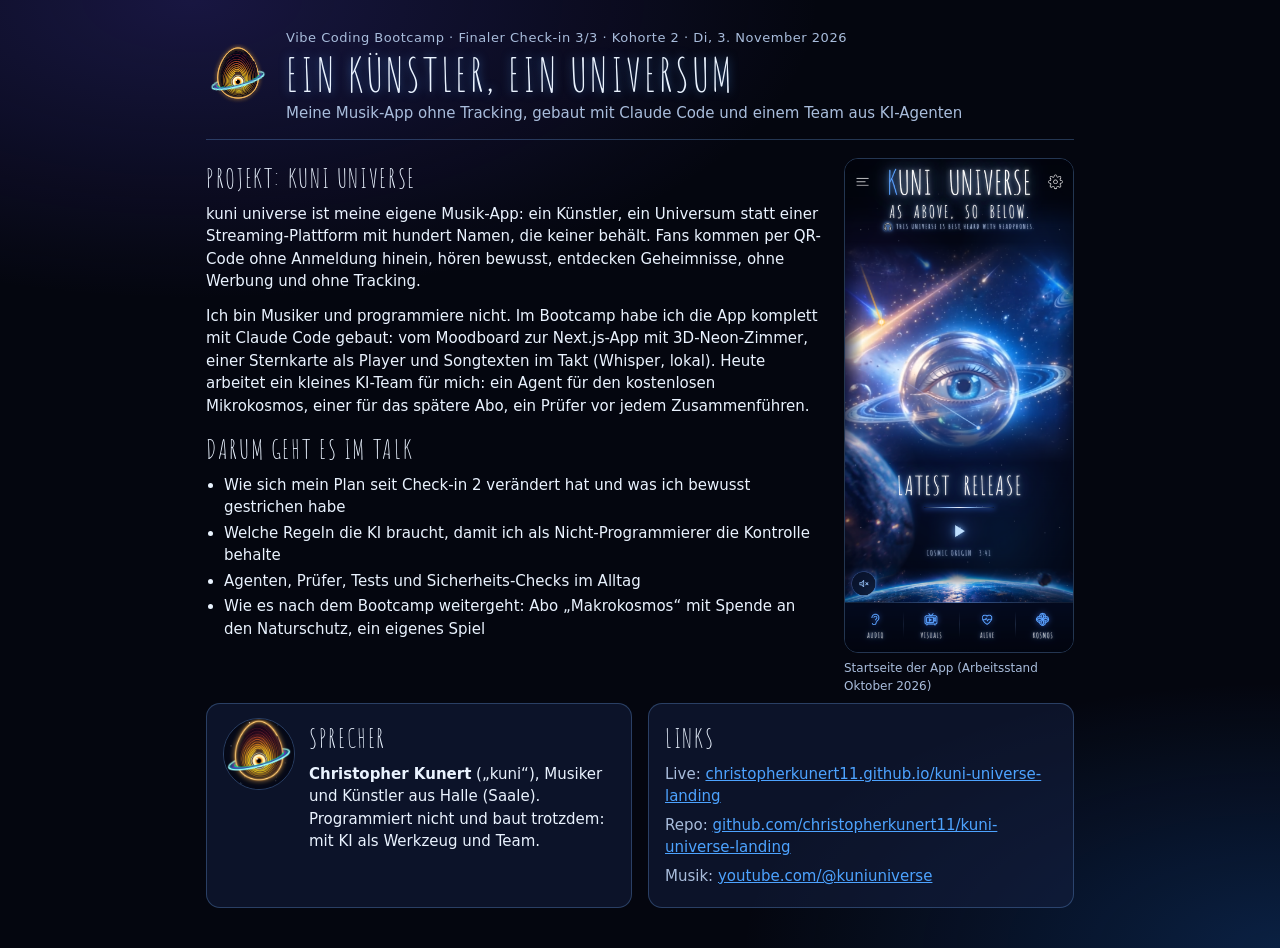
==== checkin/index.html @ 6944e650 "Add the one-pager for the final check-in (placeholder, will grow until 2.11.) Co-Authored-By: Claude" ====
<!doctype html>
<html lang="de">
<head>
  <meta charset="utf-8">
  <meta name="viewport" content="width=device-width, initial-scale=1">
  <title>EIN KÜNSTLER, EIN UNIVERSUM · KUNI UNIVERSE</title>
  <meta name="description" content="One-Pager zum finalen Check-in des Vibe Coding Bootcamps: kuni universe, eine Musik-App ohne Tracking, gebaut mit Claude Code und KI-Agenten.">
  <link rel="icon" type="image/png" href="../img/icon.png">
  <style>
    /* Schrift: Amatic SC, selbst gehostet (SIL OFL) */
    @font-face { font-family: "Amatic SC"; src: url("../fonts/amatic-sc-latin.woff2") format("woff2"); font-display: swap; unicode-range: U+0000-00FF, U+2000-206F, U+20AC; }
    @font-face { font-family: "Amatic SC"; src: url("../fonts/amatic-sc-latin-ext.woff2") format("woff2"); font-display: swap; unicode-range: U+0100-02AF, U+1E00-1E9F; }

    :root {
      --bg: #04060f;
      --card: rgba(20, 32, 64, 0.55);
      --ink: #eaf3ff;
      --muted: #a9bddc;
      --neon: #4da3ff;
      --line: rgba(120, 180, 255, 0.28);
    }
    * { box-sizing: border-box; }
    html, body { margin: 0; background: var(--bg); color: var(--ink); }
    body {
      font-family: system-ui, "Segoe UI", Roboto, sans-serif;
      font-size: 15px;
      line-height: 1.5;
      background:
        radial-gradient(ellipse 70% 45% at 15% 0%, rgba(70, 60, 180, 0.3), transparent 70%),
        radial-gradient(ellipse 60% 40% at 100% 100%, rgba(30, 110, 220, 0.25), transparent 70%),
        var(--bg);
      min-height: 100vh;
    }
    .page { max-width: 900px; margin: 0 auto; padding: 28px 16px 40px; }
    .display { font-family: "Amatic SC", sans-serif; text-transform: uppercase; letter-spacing: 0.06em; font-weight: 400; }

    header { display: flex; gap: 16px; align-items: center; border-bottom: 1px solid var(--line); padding-bottom: 14px; }
    header img { width: 64px; height: 64px; flex: none; }
    .event { margin: 0; color: var(--muted); font-size: 13px; letter-spacing: 0.04em; }
    h1 { margin: 2px 0 0; font-size: clamp(2rem, 6vw, 2.9rem); line-height: 1.05; text-shadow: 0 0 10px rgba(77, 163, 255, 0.55); }
    .sub { margin: 4px 0 0; color: var(--muted); }

    .grid { display: grid; grid-template-columns: 1fr 230px; gap: 22px; margin-top: 18px; }
    h2 { margin: 0 0 4px; font-size: 1.7rem; color: var(--ink); }
    p { margin: 0 0 12px; }
    ul { margin: 0 0 12px; padding-left: 18px; }
    li { margin-bottom: 3px; }
    .shot { width: 100%; height: auto; border-radius: 14px; border: 1px solid var(--line); display: block; }
    .caption { font-size: 12px; color: var(--muted); margin-top: 6px; }

    .bottom { display: grid; grid-template-columns: 1fr 1fr; gap: 16px; margin-top: 8px; }
    .box { background: var(--card); border: 1px solid var(--line); border-radius: 14px; padding: 14px 16px; }
    .speaker { display: flex; gap: 14px; align-items: flex-start; }
    .speaker img { width: 72px; height: 72px; border-radius: 50%; object-fit: cover; border: 1px solid var(--line); flex: none; }
    .speaker p { margin: 0; }
    a { color: var(--neon); }
    .links { list-style: none; padding: 0; margin: 0; }
    .links li { margin-bottom: 6px; }
    .links span { color: var(--muted); }

    @media (max-width: 640px) {
      .grid, .bottom { grid-template-columns: 1fr; }
      .grid figure { max-width: 260px; margin: 0 auto; }
    }

    /* Druck: hell und auf eine A4-Seite */
    @page { size: A4; margin: 12mm; }
    @media print {
      :root { --ink: #111; --muted: #444; --neon: #0b4fa8; --line: #c9d3e3; --card: #f4f7fc; }
      html, body { background: #fff; }
      body { font-size: 10.5pt; line-height: 1.4; min-height: 0; }
      .page { max-width: none; padding: 0; }
      h1 { text-shadow: none; font-size: 26pt; }
      h2 { font-size: 17pt; }
      .grid { grid-template-columns: 1fr 52mm; gap: 7mm; margin-top: 5mm; }
      .bottom { grid-template-columns: 1fr 1fr; }
      .grid figure { max-width: none; margin: 0; }
      a { text-decoration: none; }
      .box, figure { break-inside: avoid; }
    }
  </style>
</head>
<body>
  <div class="page">
    <header>
      <img src="../img/kuni-mark.svg" alt="kuni universe Logo" width="64" height="64">
      <div>
        <p class="event">Vibe Coding Bootcamp · Finaler Check-in 3/3 · Kohorte 2 · Di, 3. November 2026</p>
        <h1 class="display">Ein Künstler, ein Universum</h1>
        <p class="sub">Meine Musik-App ohne Tracking, gebaut mit Claude Code und einem Team aus KI-Agenten</p>
      </div>
    </header>

    <div class="grid">
      <section>
        <h2 class="display">Projekt: kuni universe</h2>
        <p>kuni universe ist meine eigene Musik-App: ein Künstler, ein Universum statt einer Streaming-Plattform mit hundert Namen, die keiner behält. Fans kommen per QR-Code ohne Anmeldung hinein, hören bewusst, entdecken Geheimnisse, ohne Werbung und ohne Tracking.</p>
        <p>Ich bin Musiker und programmiere nicht. Im Bootcamp habe ich die App komplett mit Claude Code gebaut: vom Moodboard zur Next.js-App mit 3D-Neon-Zimmer, einer Sternkarte als Player und Songtexten im Takt (Whisper, lokal). Heute arbeitet ein kleines KI-Team für mich: ein Agent für den kostenlosen Mikrokosmos, einer für das spätere Abo, ein Prüfer vor jedem Zusammenführen.</p>

        <h2 class="display">Darum geht es im Talk</h2>
        <ul>
          <li>Wie sich mein Plan seit Check-in 2 verändert hat und was ich bewusst gestrichen habe</li>
          <li>Welche Regeln die KI braucht, damit ich als Nicht-Programmierer die Kontrolle behalte</li>
          <li>Agenten, Prüfer, Tests und Sicherheits-Checks im Alltag</li>
          <li>Wie es nach dem Bootcamp weitergeht: Abo „Makrokosmos“ mit Spende an den Naturschutz, ein eigenes Spiel</li>
        </ul>
      </section>

      <figure style="margin:0">
        <img class="shot" src="app-start.png" alt="Startseite der App kuni universe: Augen-Planet im Weltall, darunter Latest Release und die vier Bereiche Audio, Visuals, Alive, Kosmos" width="780" height="1688">
        <figcaption class="caption">Startseite der App (Arbeitsstand Oktober 2026)</figcaption>
      </figure>
    </div>

    <div class="bottom">
      <section class="box speaker">
        <img src="../img/icon.png" alt="">
        <div>
          <h2 class="display">Sprecher</h2>
          <p><strong>Christopher Kunert</strong> („kuni“), Musiker und Künstler aus Halle (Saale). Programmiert nicht und baut trotzdem: mit KI als Werkzeug und Team.</p>
        </div>
      </section>
      <section class="box">
        <h2 class="display">Links</h2>
        <ul class="links">
          <li><span>Live:</span> <a href="https://christopherkunert11.github.io/kuni-universe-landing/">christopherkunert11.github.io/kuni-universe-landing</a></li>
          <li><span>Repo:</span> <a href="https://github.com/christopherkunert11/kuni-universe-landing">github.com/christopherkunert11/kuni-universe-landing</a></li>
          <li><span>Musik:</span> <a href="https://www.youtube.com/@kuniuniverse">youtube.com/@kuniuniverse</a></li>
        </ul>
      </section>
    </div>
  </div>
</body>
</html>
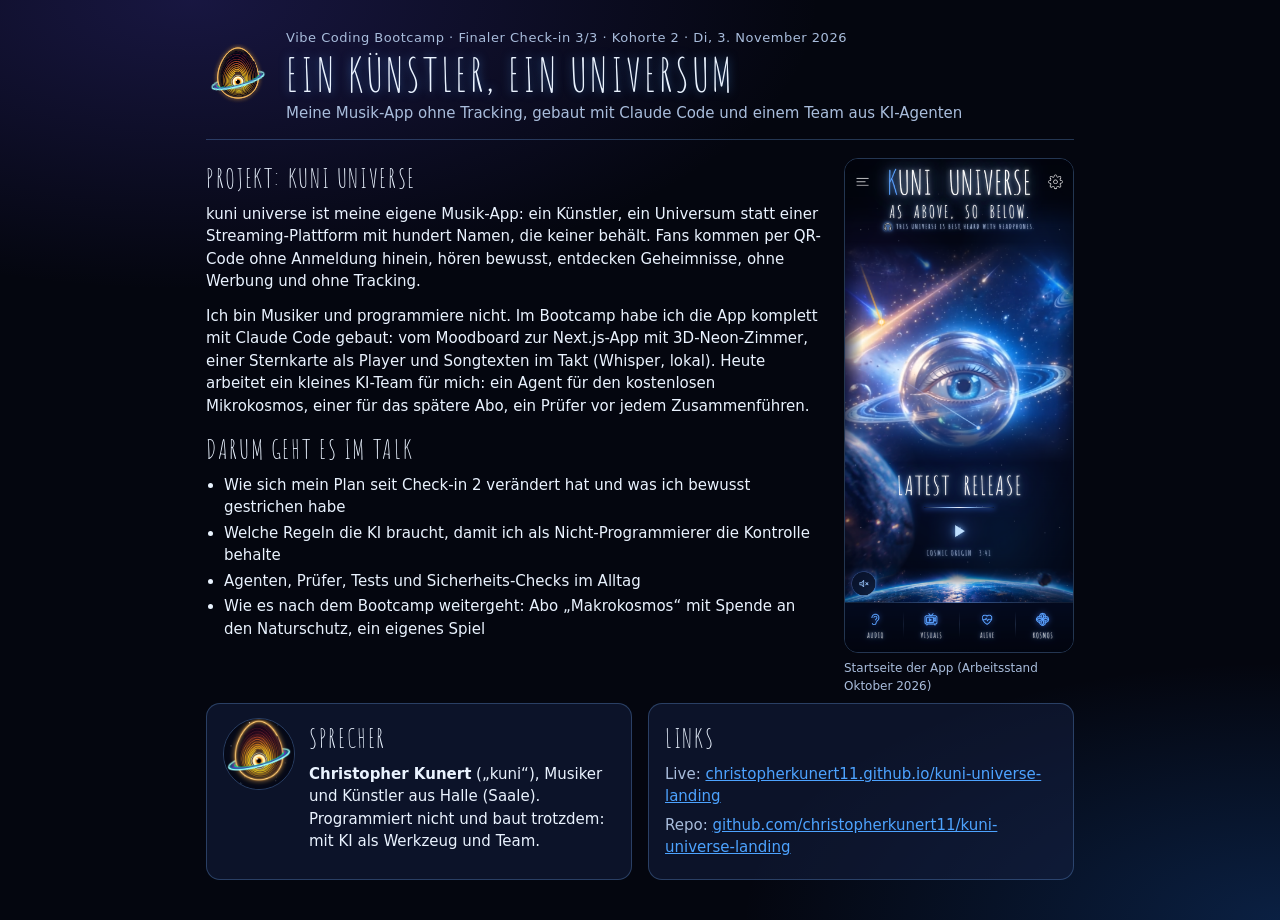
==== commit 943ed8c2: "Remove the YouTube link from the one-pager Co-Authored-By: Claude Opus 5.5 <noreply@anthropic.com>" ====
--- a/checkin/index.html
+++ b/checkin/index.html
@@ -125,7 +125,6 @@
         <ul class="links">
           <li><span>Live:</span> <a href="https://christopherkunert11.github.io/kuni-universe-landing/">christopherkunert11.github.io/kuni-universe-landing</a></li>
           <li><span>Repo:</span> <a href="https://github.com/christopherkunert11/kuni-universe-landing">github.com/christopherkunert11/kuni-universe-landing</a></li>
-          <li><span>Musik:</span> <a href="https://www.youtube.com/@kuniuniverse">youtube.com/@kuniuniverse</a></li>
         </ul>
       </section>
     </div>
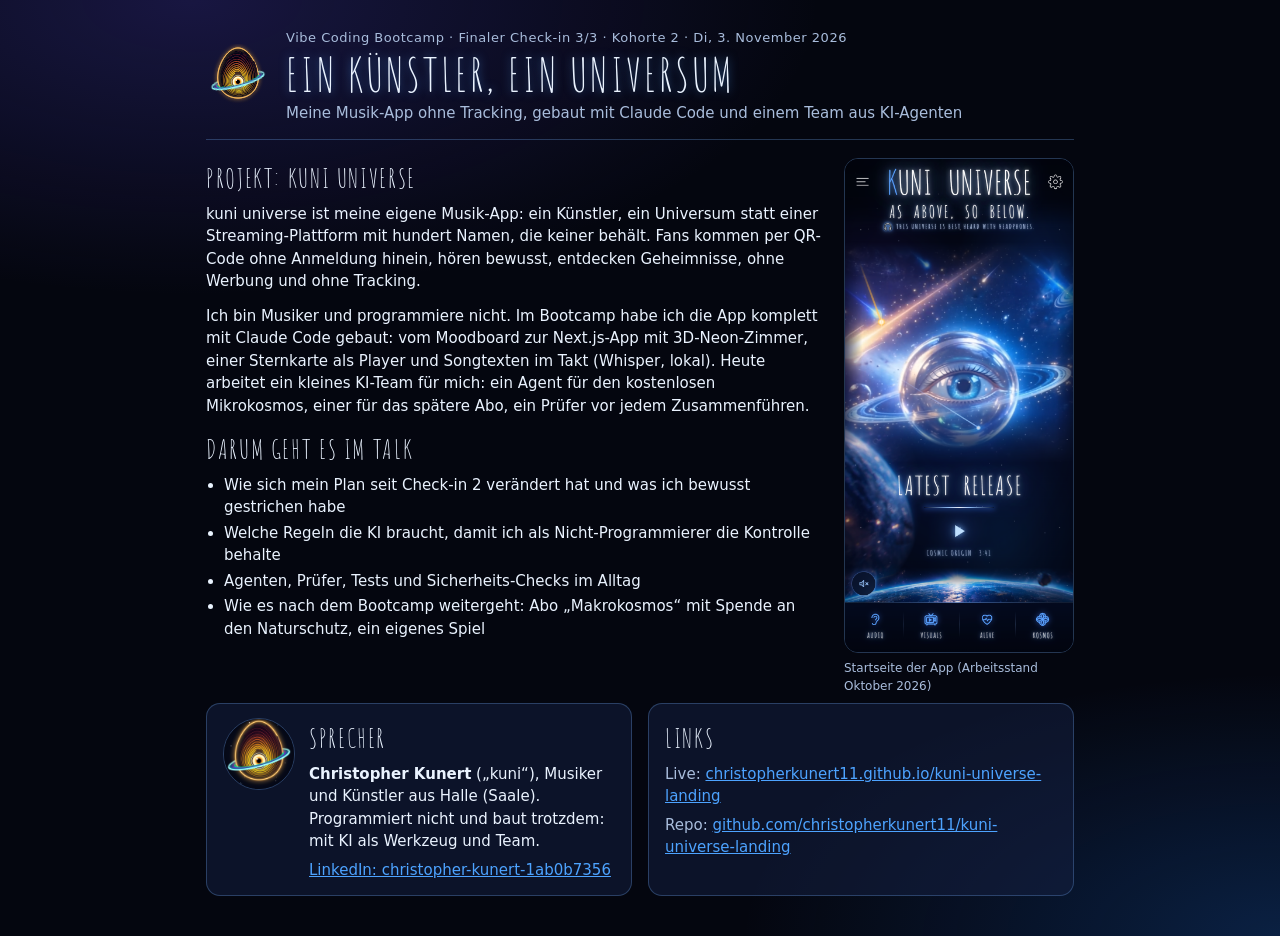
==== commit 3648bb76: "Add the LinkedIn link to the one-pager Co-Authored-By: Claude Opus 5.5 <noreply@anthropic.com>" ====
--- a/checkin/index.html
+++ b/checkin/index.html
@@ -118,6 +118,7 @@
         <div>
           <h2 class="display">Sprecher</h2>
           <p><strong>Christopher Kunert</strong> („kuni“), Musiker und Künstler aus Halle (Saale). Programmiert nicht und baut trotzdem: mit KI als Werkzeug und Team.</p>
+          <p style="margin-top:6px"><a href="https://www.linkedin.com/in/christopher-kunert-1ab0b7356">LinkedIn: christopher-kunert-1ab0b7356</a></p>
         </div>
       </section>
       <section class="box">
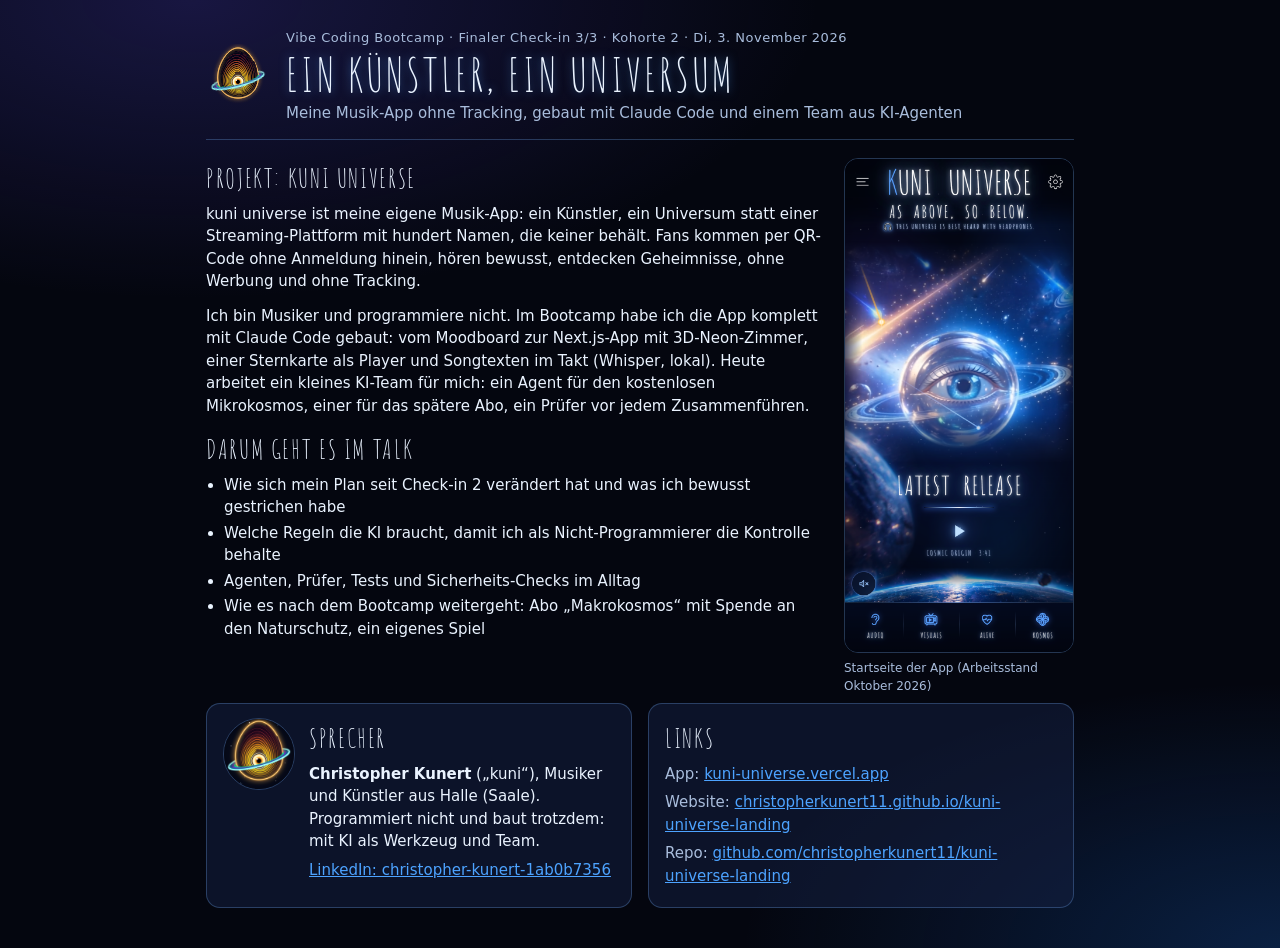
==== commit 978d638c: "Link the live app from the landing page and the one-pager Co-Authored-By: Claude Opus 5.5 <noreply@a" ====
--- a/checkin/index.html
+++ b/checkin/index.html
@@ -124,7 +124,8 @@
       <section class="box">
         <h2 class="display">Links</h2>
         <ul class="links">
-          <li><span>Live:</span> <a href="https://christopherkunert11.github.io/kuni-universe-landing/">christopherkunert11.github.io/kuni-universe-landing</a></li>
+          <li><span>App:</span> <a href="https://kuni-universe.vercel.app">kuni-universe.vercel.app</a></li>
+          <li><span>Website:</span> <a href="https://christopherkunert11.github.io/kuni-universe-landing/">christopherkunert11.github.io/kuni-universe-landing</a></li>
           <li><span>Repo:</span> <a href="https://github.com/christopherkunert11/kuni-universe-landing">github.com/christopherkunert11/kuni-universe-landing</a></li>
         </ul>
       </section>
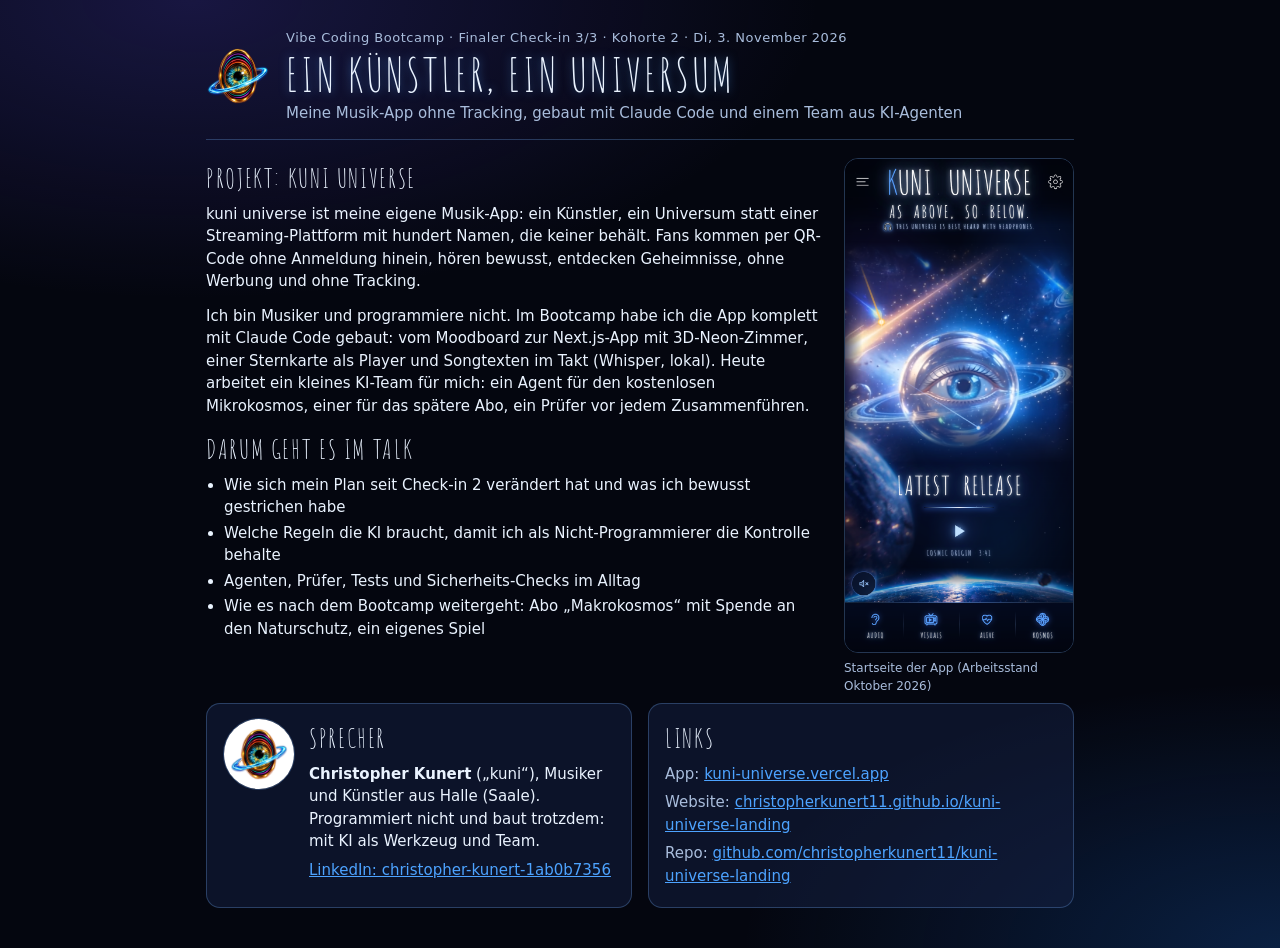
==== commit b421e044: "Show Kuni's new eye egg logo and the light pillar image - Hero and one-pager use the eye egg (img/au" ====
--- a/checkin/index.html
+++ b/checkin/index.html
@@ -83,7 +83,7 @@
 <body>
   <div class="page">
     <header>
-      <img src="../img/kuni-mark.svg" alt="kuni universe Logo" width="64" height="64">
+      <img src="../img/auge-ei.png" alt="kuni universe Logo" width="64" height="64">
       <div>
         <p class="event">Vibe Coding Bootcamp · Finaler Check-in 3/3 · Kohorte 2 · Di, 3. November 2026</p>
         <h1 class="display">Ein Künstler, ein Universum</h1>
